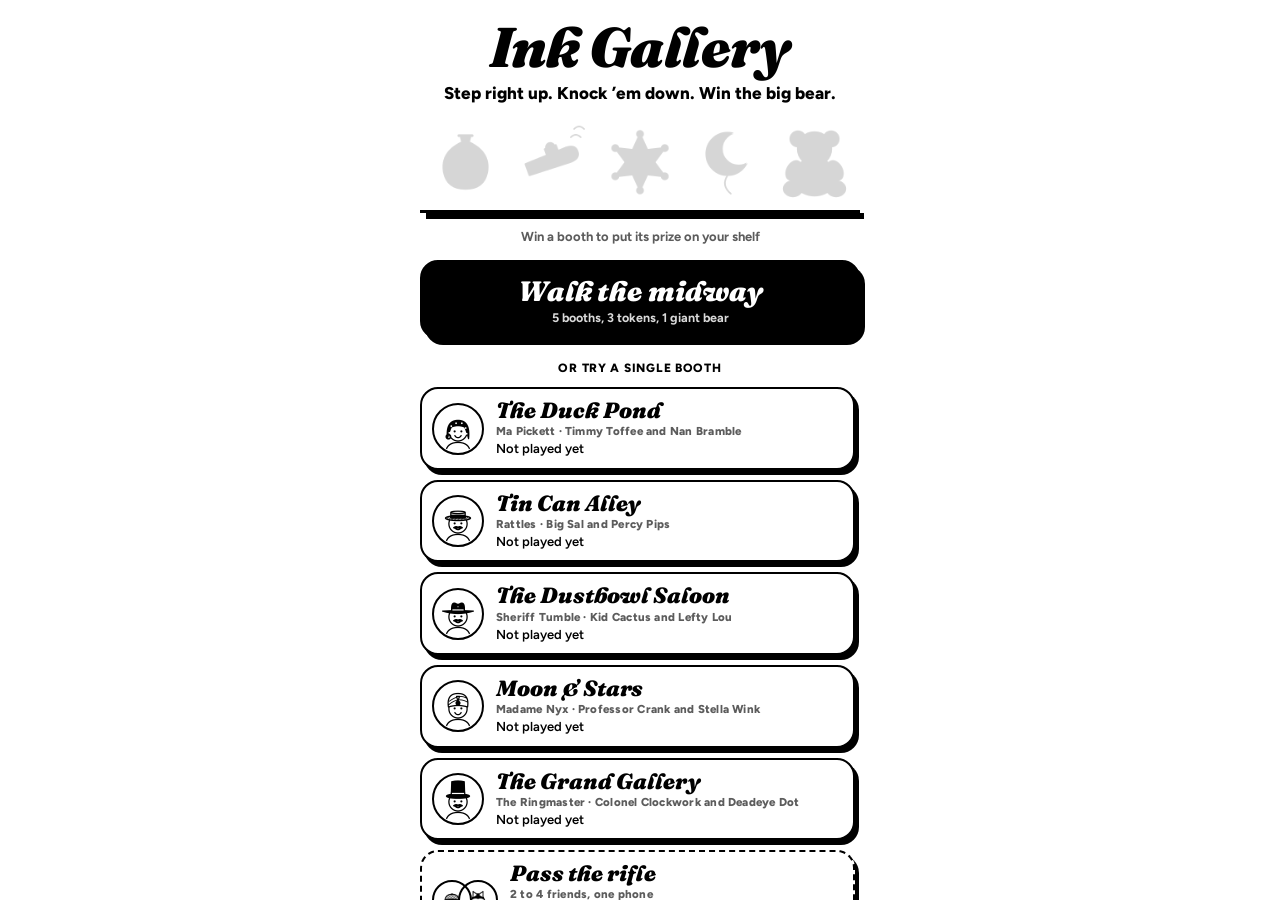
==== play/index.html @ 42e513eb "Add Ink Gallery, an ink-drawn fairground shooting gallery (0.1.0) Sit on the middle stool and out-sh" ====
<!DOCTYPE html>
<html lang="en">
<head>
<meta charset="utf-8">
<meta name="viewport" content="width=device-width, initial-scale=1, viewport-fit=cover">
<title>Ink Gallery: step right up, knock ’em down</title>
<meta name="theme-color" content="#ffffff">
<meta name="description" content="Step right up. Knock ’em down. Win the big bear.">
<link rel="manifest" href="/manifest.webmanifest">
<link rel="icon" type="image/svg+xml" href="/icons/icon.svg">
<meta name="apple-mobile-web-app-capable" content="yes">
<meta name="mobile-web-app-capable" content="yes">
<meta name="apple-mobile-web-app-title" content="Ink Gallery">
<meta name="apple-mobile-web-app-status-bar-style" content="default">
<link rel="preconnect" href="https://fonts.googleapis.com">
<link rel="preconnect" href="https://fonts.gstatic.com" crossorigin>
<link href="https://fonts.googleapis.com/css2?family=Fraunces:ital,opsz,wght@0,9..144,800;0,9..144,900;1,9..144,900&family=Figtree:wght@500;600;700;800&display=swap" rel="stylesheet">
<link rel="stylesheet" href="styles.css">
</head>
<body>

<section id="title" class="screen on">
  <div class="home">
    <h1 class="logo">Ink Gallery</h1>
    <p class="tag">Step right up. Knock ’em down. Win the big bear.</p>
    <div class="shelf" id="shelf"></div>
    <p class="sub shelfnote" id="shelfNote"></p>
    <button class="btn main" id="mainBtn" type="button">Walk the midway</button>
    <p class="kick">Or try a single booth</p>
    <div class="events" id="booths"></div>
    <div class="homelinks"><button class="linkbtn" id="howBtn" type="button">How to play</button></div>
    <div class="toggles" id="homeToggles"></div>
    <div class="foot-note">Best on a phone, held upright. Sound on.</div>
    <div class="ver" id="ver"></div>
  </div>
</section>

<section id="intro" class="screen">
  <div class="panel" id="introPanel"></div>
</section>

<section id="play" class="screen">
  <div class="scores" id="scores"></div>
  <div class="fuse" id="fuse"><span class="rope"><i id="fuseBar"></i></span><b id="secs">40</b></div>
  <div class="stage" id="stage"><canvas id="cv" aria-label="The shooting gallery. Tap a target to shoot it."></canvas></div>
  <p class="loadnote" id="loadNote"></p>
  <div class="belt">
    <button class="tube" id="tube" type="button" aria-label="Reload"><span class="corks" id="corks"></span><span class="tf"><i id="tubeFill"></i></span><small id="tubeLbl">Corks</small></button>
    <div class="shells" id="shells"></div>
    <button id="pause" type="button" aria-label="Pause">
      <svg viewBox="0 0 32 32" aria-hidden="true"><rect x="9" y="8" width="5" height="16" rx="1.5" fill="currentColor"/><rect x="18" y="8" width="5" height="16" rx="1.5" fill="currentColor"/></svg>
    </button>
  </div>
</section>

<section id="cart" class="screen">
  <div class="shophead"><h2>The shell cart</h2><span class="tk big2" id="cartTickets"></span></div>
  <p class="sub" id="cartNote"></p>
  <div class="goods" id="goods"></div>
  <div class="cartbelt" id="cartBelt"></div>
  <button class="btn" id="cartGo" type="button">On</button>
  <button class="linkbtn center" id="cartHome" type="button">Back to the home screen</button>
</section>

<div class="banner" id="banner"></div>
<div class="tip" id="tip" role="status"></div>
<div class="veil" id="veil"><div class="panel" id="sheet"></div></div>

<!-- Order matters: each script can only use what the scripts above it define while loading. main.js is always last. -->
<script src="js/config.js"></script>
<script src="js/gallery.js"></script>
<script src="js/art.js"></script>
<script src="js/audio.js"></script>
<script src="js/ui.js"></script>
<script src="js/booth.js"></script>
<script src="js/screens.js"></script>
<script src="js/main.js"></script>
</body>
</html>
---- play/styles.css ----
/* Ink Gallery. Paper-and-ink look shared with the other Ink games: white paper, black ink, no other colors.
   Black targets are the ones that cost points; everything else is white tin with ink outlines. */
:root{
  --paper:#ffffff; --ink:#000000; --soft:#5c5c5c;
  --display:"Fraunces", Georgia, "Times New Roman", serif;
  --ui:"Figtree", system-ui, -apple-system, "Segoe UI", sans-serif;
  --spring:cubic-bezier(.34,1.56,.64,1); --settle:cubic-bezier(.3,.7,.3,1);
  color-scheme:light; box-sizing:border-box;
}
@media (prefers-color-scheme: dark){ :root:not([data-theme="light"]){ --paper:#ffffff; --ink:#000000; --soft:#5c5c5c; } }
:root[data-theme="dark"]{ --paper:#ffffff; --ink:#000000; --soft:#5c5c5c; }
*,*::before,*::after{ box-sizing:inherit; }
html{ height:100%; }
html,body{ margin:0; height:100%; background:var(--paper); color:var(--ink); font-family:var(--ui); overflow:hidden; overscroll-behavior:none;
  -webkit-user-select:none; user-select:none; -webkit-touch-callout:none; -webkit-tap-highlight-color:transparent; }
button{ appearance:none; font:inherit; color:inherit; background:none; border:0; padding:0; cursor:pointer; }
input{ -webkit-user-select:text; user-select:text; }

@keyframes cardIn{0%{transform:translateY(60vh) scale(.7,1.3)}55%{transform:translateY(-10px) scale(1.06,.94)}75%{transform:translateY(3px) scale(.98,1.02)}100%{transform:none}}
@keyframes pickIn{0%{opacity:0;transform:translateY(24px) scale(.9,1.12)}60%{opacity:1;transform:translateY(-3px) scale(1.03,.97)}100%{opacity:1;transform:none}}
@keyframes rowIn{0%{opacity:0;transform:translateX(-18px)}70%{opacity:1;transform:translateX(3px)}100%{opacity:1;transform:none}}
@keyframes trophyIn{0%{opacity:0;transform:translateY(-120px) scale(.7,1.3)}45%{opacity:1;transform:translateY(0) scale(1.25,.72)}62%{transform:translateY(-14px) scale(.9,1.12)}78%{transform:translateY(0) scale(1.06,.95)}100%{transform:none}}
@keyframes wob{0%,100%{transform:rotate(-4deg)}50%{transform:rotate(4deg)}}
@keyframes sizzle{0%,100%{transform:translate(50%,-50%) scale(1)}50%{transform:translate(50%,-50%) scale(1.3,.8)}}
@keyframes blink{0%,100%{opacity:1}50%{opacity:.35}}

.screen{ position:absolute; inset:0; display:none; flex-direction:column; max-width:480px; margin:0 auto;
  padding:calc(env(safe-area-inset-top,0px) + 12px) 16px calc(env(safe-area-inset-bottom,0px) + 12px); }
.screen.on{ display:flex; }

/* ---------- shared pieces from the other Ink games ---------- */
.panel{ background:var(--paper); border:2.5px solid var(--ink); border-radius:24px; box-shadow:7px 8px 0 var(--ink);
  padding:22px 18px 18px; width:min(440px,100%); text-align:center; animation:cardIn .6s var(--settle); }
.panel h2{ font-family:var(--display); font-weight:900; font-style:italic; font-size:32px; line-height:1.05; margin:0; text-wrap:balance; }
.panel p{ margin:6px 0 16px; font-weight:700; color:var(--soft); line-height:1.4; }
.logo{ font-family:var(--display); font-style:italic; font-weight:900; font-size:56px; line-height:.95; letter-spacing:-.01em; margin:0 0 4px; }
.tag{ font-weight:800; font-size:17px; margin:10px 0 4px; }
.btn{ appearance:none; border:2.5px solid var(--ink); background:var(--ink); color:var(--paper); border-radius:14px; padding:13px 22px;
  font-family:var(--ui); font-weight:800; font-size:16px; cursor:pointer; width:100%; line-height:1.1; transition:transform .2s var(--spring); }
.btn:active{ transform:scale(1.04,.9); }
.btn.ghost{ background:var(--paper); color:var(--ink); }
.btn:disabled{ opacity:.3; cursor:default; transform:none; }
.btn:focus-visible,.event:focus-visible,.linkbtn:focus-visible,.shell:focus-visible,.good:focus-visible,.tube:focus-visible,.seg button:focus-visible,.tog:focus-visible{ outline:3px solid var(--ink); outline-offset:3px; }
.linkbtn{ appearance:none; border:0; background:none; padding:2px 4px; font:inherit; font-weight:800; color:var(--ink); text-decoration:underline; text-underline-offset:3px; cursor:pointer; }
.linkbtn.center{ display:block; margin:10px auto 0; font-size:13px; }
.how{ text-align:left; font-size:13px; font-weight:600; border:1.5px dashed var(--ink); border-radius:12px; padding:10px 12px; margin:10px 0 14px; line-height:1.45; }
.how p{ margin:0 0 8px !important; color:var(--ink) !important; font-weight:600 !important; }
.how p:last-child{ margin:0 !important; }
.how b{ font-weight:800; }
.sub{ font-size:13px; font-weight:700; color:var(--soft); line-height:1.25; }
.evn{ font-size:12px !important; font-weight:800 !important; color:var(--ink) !important; margin:0 0 4px !important; letter-spacing:.02em; }
.resnote{ font-size:12.5px !important; font-weight:700 !important; color:var(--ink) !important; margin:-4px 0 12px !important; line-height:1.4; display:flex; align-items:center; justify-content:center; gap:6px; }
.panel > .btn + .btn{ margin-top:8px; }
.panel > .linkbtn{ display:inline-block; margin-top:12px; font-size:13px; }
.board{ border:2px solid var(--ink); border-radius:14px; overflow:hidden; margin:10px 0 16px; text-align:left; }
.board .row{ display:grid; grid-template-columns:1fr auto; align-items:center; gap:10px; padding:9px 12px; border-top:1.5px solid var(--ink); animation:rowIn .45s var(--settle) both; }
.board .row:first-child{ border-top:0; }
.board .row.me{ background:var(--ink); color:var(--paper); }
.board .nm{ font-weight:800; font-size:14px; line-height:1.2; }
.board .nm small{ display:block; font-weight:600; font-size:12px; opacity:.75; margin-top:2px; }
.board b{ font-family:var(--display); font-weight:900; font-size:21px; text-align:right; font-variant-numeric:tabular-nums; }
.award{ display:grid; place-items:center; margin:0 0 8px; }
.award .troph{ width:130px; height:130px; animation:trophyIn 1s var(--settle) both .2s; transform-origin:50% 100%; }
.award p{ margin:2px 0 0 !important; font-family:var(--display); font-style:italic; font-weight:900; font-size:20px; color:var(--ink) !important; }
.ver{ font-size:11.5px; font-weight:700; color:var(--soft); margin-top:6px; }
.foot-note{ font-size:12px; font-weight:600; color:var(--soft); margin-top:12px; }
.prog{ display:flex; gap:7px; justify-content:center; align-items:center; margin:0 0 12px; }
.prog i{ width:12px; height:12px; border:2px solid var(--ink); border-radius:50%; }
.prog i.done{ background:var(--ink); }
.prog i.now{ background:var(--ink); transform:scale(1.35); }
.prog i.crown{ width:22px; height:16px; border:0; border-radius:0; display:grid; place-items:center; background:none; }
.prog i.crown svg{ width:22px; height:16px; }
.prog i.crown:not(.done):not(.now) svg path{ fill:var(--paper); }
.lifeRow{ display:flex; align-items:center; gap:10px; text-align:left; font-size:12.5px; font-weight:700; margin:0 0 10px; line-height:1.35; }
.lifeRow.center{ justify-content:center; margin:0 0 12px; }
.tokens{ display:flex; gap:5px; flex:none; }
.tokens i{ width:16px; height:16px; border:2px solid var(--ink); border-radius:50%; position:relative; }
.tokens i.on{ background:var(--ink); box-shadow:inset 0 0 0 3px var(--paper); }
.tk{ display:inline-flex; align-items:center; gap:4px; font-family:var(--display); font-weight:900; font-size:18px; margin-left:auto; }
.tk svg{ width:24px; height:24px; }
.tk.big2{ font-size:26px; margin:0; }
.tk.big2 svg{ width:32px; height:32px; }
.ico{ width:24px; height:24px; display:block; flex:none; }
.ico.in{ display:inline-block; width:20px; height:20px; }
.minibelt{ display:flex; gap:4px; }
.minibelt span{ width:30px; height:30px; border:2px solid var(--ink); border-radius:50%; display:grid; place-items:center; }
.minibelt svg{ width:20px; height:20px; }

/* ---------- home ---------- */
#title{ overflow:auto; }
.home{ width:min(440px,100%); margin:auto; text-align:center; padding:8px 0 4px; }
.shelf{ display:grid; grid-template-columns:repeat(5,1fr); gap:4px; align-items:end; margin:16px 0 0; padding:0 4px 8px; border-bottom:3px solid var(--ink); position:relative; }
.shelf::after{ content:""; position:absolute; left:6px; right:-4px; bottom:-9px; height:6px; background:var(--ink); }
.prize{ margin:0; position:relative; }
.prize img{ width:100%; display:block; }
.prize.won img{ animation:pickIn .5s var(--settle) both; }
.prize .x2{ position:absolute; top:0; right:0; background:var(--ink); color:var(--paper); border-radius:999px; padding:1px 7px; font-family:var(--display); font-weight:900; font-size:13px; }
.shelfnote{ margin:16px 0 14px; }
.btn.main{ font-family:var(--display); font-style:italic; font-weight:900; font-size:28px; padding:14px 20px 12px; border-radius:18px; box-shadow:5px 6px 0 var(--ink); }
.btn.main small{ display:block; font-family:var(--ui); font-style:normal; font-weight:700; font-size:12.5px; margin-top:5px; opacity:.85; }
.kick{ font-size:12px; font-weight:800; letter-spacing:.06em; text-transform:uppercase; margin:22px 0 0; }
.events{ display:grid; gap:10px; margin:12px 0 14px; padding-right:5px; }
.event{ display:grid; grid-template-columns:auto 1fr; gap:12px; align-items:center; text-align:left; border:2.5px solid var(--ink); border-radius:18px; padding:10px 14px 10px 10px;
  background:var(--paper); box-shadow:4px 5px 0 var(--ink); animation:pickIn .55s var(--settle) both; transition:transform .2s var(--spring); }
.event:active{ transform:scale(1.03,.94); }
.event .bf{ width:52px; height:52px; display:block; border:2px solid var(--ink); border-radius:50%; }
.event .fr{ display:flex; }
.event .fr .bf{ width:40px; height:40px; }
.event .fr .bf + .bf{ margin-left:-14px; }
.ev{ display:grid; gap:2px; min-width:0; }
.ev b{ font-family:var(--display); font-style:italic; font-weight:900; font-size:22px; line-height:1.05; }
.ev i{ font-style:normal; font-size:11.5px; font-weight:800; color:var(--soft); letter-spacing:.02em; }
.ev span{ font-size:13px; font-weight:600; line-height:1.35; }
.ev strong{ font-weight:800; }
.event.friends{ border-style:dashed; }
.homelinks{ margin:4px 0 8px; }
.toggles{ display:flex; gap:8px; justify-content:center; margin:8px 0 0; }
.tog{ display:inline-flex; align-items:center; gap:6px; border:2px solid var(--ink); border-radius:999px; padding:5px 12px 5px 8px; font-size:12.5px; font-weight:800; opacity:.5; }
.tog.on{ opacity:1; }
.tog svg{ width:20px; height:20px; }

/* ---------- booth intro ---------- */
#intro{ justify-content:center; align-items:center; overflow:auto; }
#intro .panel{ margin:auto; }
.barker{ display:grid; grid-template-columns:64px 1fr; gap:12px; align-items:center; text-align:left; margin:12px 0 10px; }
.barker p{ margin:0 !important; color:var(--ink) !important; font-weight:600 !important; font-size:14px; }
.barker b{ font-weight:800; }
.bigface{ width:64px; height:64px; display:block; border:2.5px solid var(--ink); border-radius:50%; }
.bigface.c{ width:84px; height:84px; margin:0 auto 10px; }
.rivals{ display:grid; grid-template-columns:1fr 1fr; gap:8px; margin:0 0 14px; }
.rival{ border:2px solid var(--ink); border-radius:14px; padding:8px 8px 9px; text-align:center; display:grid; justify-items:center; gap:1px; }
.rival .face{ width:48px; height:48px; border:2px solid var(--ink); border-radius:50%; margin-bottom:4px; }
.rival b{ font-family:var(--display); font-style:italic; font-weight:900; font-size:16px; line-height:1.05; }
.rival small{ font-size:10.5px; font-weight:800; color:var(--soft); letter-spacing:.03em; text-transform:uppercase; }
.rival span{ font-size:12px; font-weight:600; line-height:1.3; margin-top:3px; }

/* ---------- the booth ---------- */
#play{ max-width:560px; gap:6px; padding:calc(env(safe-area-inset-top,0px) + 8px) 10px calc(env(safe-area-inset-bottom,0px) + 8px); }
.scores{ margin-top:6px; display:grid; grid-template-columns:1fr 1.25fr 1fr; gap:6px; flex:none; }
.plq{ position:relative; display:flex; align-items:center; gap:5px; border:2px solid var(--ink); border-radius:14px; padding:5px 6px; min-width:0; background:var(--paper); }
.plq.you{ background:var(--ink); color:var(--paper); box-shadow:3px 4px 0 var(--ink); border-width:2.5px; justify-content:center; }
.plq .pf{ width:28px; height:28px; border-radius:50%; border:1.5px solid var(--ink); flex:none; }
.pn{ display:grid; min-width:0; line-height:1; }
.pn b{ font-size:11px; font-weight:800; white-space:nowrap; overflow:hidden; text-overflow:ellipsis; }
.plq:not(.you) .pn b{ color:var(--soft); }
.pts{ font-family:var(--display); font-weight:900; font-size:22px; font-variant-numeric:tabular-nums; margin-top:2px; }
.plq.you .pts{ font-size:28px; }
.plq .side{ font-style:normal; font-size:13px; margin-left:auto; }
.plq#pl0 .side{ order:-1; margin:0; }
.plq#pl0 .pf{ order:-2; }
.mul{ font-family:var(--display); font-weight:900; font-size:16px; border:2px solid var(--paper); border-radius:999px; padding:1px 7px; opacity:.45; }
.mul.hot{ opacity:1; background:var(--paper); color:var(--ink); }
.ldr{ position:absolute; top:-12px; left:50%; transform:translateX(-50%); width:24px; height:18px; display:none; }
.ldr svg{ width:24px; height:18px; }
.plq.you .ldr svg path{ stroke:var(--ink); }
.plq.lead .ldr{ display:block; animation:wob 1.2s ease-in-out infinite; }
.fuse{ position:relative; display:flex; align-items:center; gap:8px; flex:none; height:22px; }
.fuse .rope{ flex:1; height:6px; position:relative; }
.fuse .rope::before{ content:""; position:absolute; inset:2px 0; border-top:2px dashed var(--ink); opacity:.3; }
.fuse .rope i{ position:absolute; inset:0; background:repeating-linear-gradient(-60deg, var(--ink) 0 3px, var(--paper) 3px 6px); border:2px solid var(--ink); border-radius:4px; transform-origin:0 50%; }
.fuse b{ font-family:var(--display); font-weight:900; font-size:20px; min-width:1.4em; text-align:right; font-variant-numeric:tabular-nums; }
.fuse.late b{ animation:blink .5s linear infinite; }
.stage{ position:relative; flex:1; min-height:0; margin:0 -10px; }
#cv{ position:absolute; inset:0; width:100%; height:100%; display:block; touch-action:none; cursor:crosshair; }
.loadnote{ flex:none; margin:0; font-size:12px; font-weight:600; line-height:1.3; text-align:center; min-height:0; max-height:0; overflow:hidden; transition:max-height .2s; }
.loadnote.on{ max-height:40px; }
.loadnote b{ font-weight:800; }
.belt{ flex:none; display:grid; grid-template-columns:auto 1fr auto; gap:8px; align-items:center; }
.tube{ position:relative; display:grid; gap:3px; justify-items:center; border:2.5px solid var(--ink); border-radius:14px; padding:6px 8px 5px; background:var(--paper); box-shadow:3px 4px 0 var(--ink); min-width:96px; }
.corks{ display:flex; gap:2px; }
.corks i{ width:9px; height:15px; border:1.8px solid var(--ink); border-radius:2px 2px 4px 4px; clip-path:polygon(0 0,100% 0,85% 100%,15% 100%); background:var(--paper); }
.corks i.on{ background:var(--ink); }
.tube .tf{ position:absolute; left:6px; right:6px; bottom:4px; height:3px; }
.tube .tf i{ position:absolute; inset:0; background:var(--ink); transform-origin:0 50%; transform:scaleX(0); }
.tube small{ font-size:10.5px; font-weight:800; }
.tube.reloading{ box-shadow:none; transform:translateY(2px); }
.tube.reloading small{ animation:blink .6s linear infinite; }
.shells{ display:flex; gap:6px; justify-content:center; min-width:0; }
.shell{ position:relative; width:52px; display:grid; justify-items:center; gap:1px; border:2.5px solid var(--ink); border-radius:14px; padding:5px 2px 4px; background:var(--paper); box-shadow:3px 4px 0 var(--ink); transition:transform .2s var(--spring); }
.shell .ico{ width:26px; height:26px; }
.shell small{ font-size:9px; font-weight:800; line-height:1; white-space:nowrap; max-width:48px; overflow:hidden; text-overflow:ellipsis; }
.shell.on{ background:var(--ink); color:var(--paper); transform:translateY(-6px); box-shadow:4px 8px 0 var(--ink); }
.shell.on .ico g{ stroke:var(--paper); }
.shell.empty{ border-style:dashed; box-shadow:none; opacity:.25; height:48px; }
#pause{ width:44px; height:44px; border-radius:50%; border:2.5px solid var(--ink); background:var(--paper); color:var(--ink);
  box-shadow:3px 4px 0 var(--ink); display:grid; place-items:center; cursor:pointer; padding:0; transition:transform .28s var(--spring); }
#pause svg{ width:26px; height:26px; }
#pause:active{ transform:scale(1.12,.86); }
#pause:focus-visible{ outline:3px solid var(--ink); outline-offset:4px; }
@media (max-width:370px){ .shell{ width:46px; } .shell small{ display:none; } .tube{ min-width:84px; } .corks i{ width:8px; } }

.banner{ position:fixed; left:50%; top:40%; transform:translate(-50%,-50%); z-index:40; display:none; max-width:min(340px,86vw); text-align:center; background:var(--ink); color:var(--paper); border-radius:18px;
  padding:10px 24px 12px; box-shadow:0 0 0 3px var(--paper), 7px 8px 0 3px var(--ink); pointer-events:none; }
.banner.on{ display:block; }
.banner.mini{ top:24%; padding:6px 16px 8px; }
.banner.mini b{ font-size:22px; }
.banner.mini small{ font-size:12px; margin-top:2px; }
.banner b{ display:block; font-family:var(--display); font-style:italic; font-weight:900; font-size:34px; line-height:1.1; text-wrap:balance; }
.banner small{ display:block; font-size:13px; font-weight:700; margin-top:4px; line-height:1.35; }

/* ---------- the shell cart ---------- */
#cart{ gap:10px; overflow:auto; }
.shophead{ display:flex; justify-content:space-between; align-items:center; }
.shophead h2{ font-family:var(--display); font-style:italic; font-weight:900; font-size:34px; margin:0; }
.goods{ display:grid; gap:10px; margin:4px 0 auto; padding:4px 5px 8px 0; }
.good{ display:grid; grid-template-columns:44px 1fr auto; gap:10px; align-items:center; text-align:left; border:2.5px solid var(--ink); border-radius:16px; padding:8px 10px;
  background:var(--paper); box-shadow:4px 5px 0 var(--ink); animation:pickIn .5s var(--settle) both; transition:transform .2s var(--spring); }
.good:active{ transform:scale(1.03,.94); }
.good.up{ border-style:double; border-width:5px; padding:6px 8px; }
.good:disabled{ box-shadow:none; border-style:dashed; }
.good:disabled > *{ opacity:.4; }
.good.sold > *{ opacity:.35; }
.gi{ width:44px; height:44px; border:2px solid var(--ink); border-radius:50%; display:grid; place-items:center; }
.gi .ico{ width:28px; height:28px; }
.gt b{ display:block; font-family:var(--display); font-style:italic; font-weight:900; font-size:19px; line-height:1.05; }
.gt small{ display:block; font-size:12px; font-weight:600; line-height:1.35; margin-top:2px; }
.price{ display:flex; align-items:center; gap:2px; font-family:var(--display); font-weight:900; font-size:18px; }
.price svg{ width:22px; height:22px; }
.cartbelt{ display:flex; align-items:center; justify-content:space-between; gap:8px; border:1.5px dashed var(--ink); border-radius:12px; padding:8px 10px; }

/* ---------- overlay cards and tips ---------- */
.veil{ position:fixed; inset:0; z-index:30; display:none; overflow-y:auto; background:rgba(255,255,255,.82);
  padding:calc(env(safe-area-inset-top,0px) + 16px) 16px calc(env(safe-area-inset-bottom,0px) + 16px); }
.veil.on{ display:grid; }
.veil .panel{ margin:auto; }
.veil .toggles{ margin-top:14px; }
.tip{ position:fixed; left:16px; right:16px; bottom:calc(env(safe-area-inset-bottom,0px) + 118px); z-index:25; display:none; max-width:420px; margin:0 auto; background:var(--paper);
  border:2.5px solid var(--ink); border-radius:16px; box-shadow:4px 5px 0 var(--ink); padding:12px 14px 10px; font-size:13.5px; font-weight:600; line-height:1.4; text-align:left; pointer-events:auto; }
.tip.on{ display:block; }
.tip b{ font-weight:800; }
.tip .linkbtn{ display:block; margin:6px 0 0 auto; }
.seg{ display:flex; gap:6px; justify-content:center; margin:0 0 14px; }
.seg.wrap{ flex-wrap:wrap; }
.seg button{ border:2px solid var(--ink); border-radius:999px; padding:7px 14px; font-weight:800; font-size:13.5px; }
.seg button.on{ background:var(--ink); color:var(--paper); }
.names{ display:grid; gap:8px; margin:0 0 14px; }
.names label{ display:flex; gap:8px; align-items:center; }
.names .pf{ width:36px; height:36px; border:2px solid var(--ink); border-radius:50%; flex:none; }
.names input{ flex:1; min-width:0; border:2px solid var(--ink); border-radius:12px; padding:9px 12px; font:inherit; font-weight:700; font-size:16px; background:var(--paper); color:var(--ink); }
.names input:focus{ outline:3px solid var(--ink); outline-offset:1px; }
.tgts{ display:grid; grid-template-columns:1fr 1fr; gap:6px 10px; text-align:left; margin:0 0 14px; }
.tgts span{ display:grid; grid-template-columns:36px 1fr; column-gap:6px; align-items:center; font-size:12px; font-weight:600; line-height:1.25; }
.tgts .ti{ width:36px; height:36px; grid-row:span 2; }
.tgts b{ font-weight:800; font-size:12.5px; }
.shelllist{ display:grid; gap:6px; text-align:left; margin:0 0 12px; }
.shelllist div{ display:grid; grid-template-columns:28px 1fr; gap:8px; align-items:center; font-size:12.5px; font-weight:600; line-height:1.35; }
.shelllist .ico{ width:28px; height:28px; }
.shelllist b{ font-weight:800; }

@media (prefers-reduced-motion: reduce){
  .panel,.event,.board .row,.award .troph,.good,.prize.won img{ animation:none; }
  .plq.lead .ldr,.fuse.late b,.tube.reloading small{ animation:none; }
  .shell,.event,.btn{ transition:none; }
}
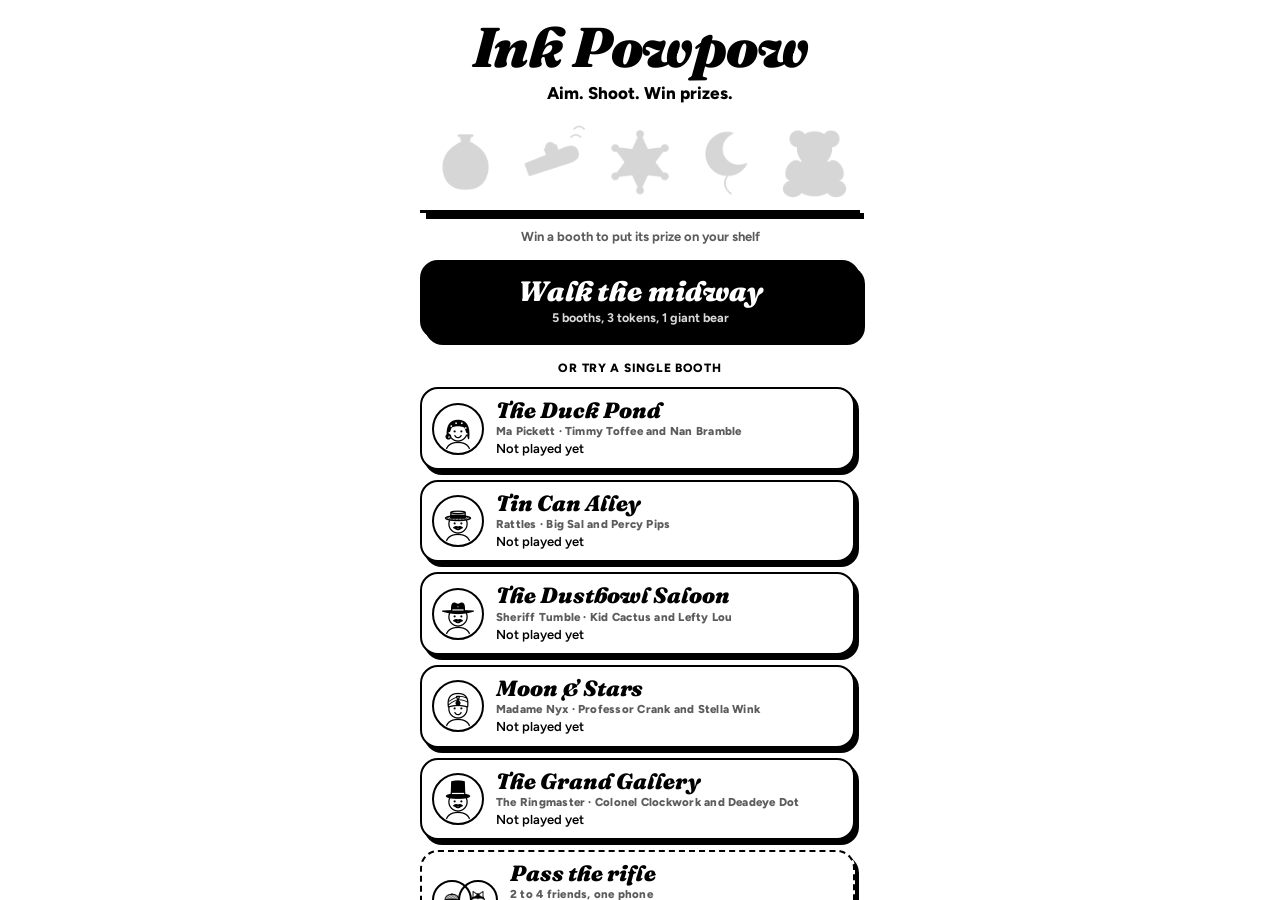
==== commit 6ffa2bb3: "Rename the game to Ink Powpow: Aim. Shoot. Win prizes. (0.2.1) Save keys keep the old inkgallery- na" ====
--- a/play/index.html
+++ b/play/index.html
@@ -3,14 +3,14 @@
 <head>
 <meta charset="utf-8">
 <meta name="viewport" content="width=device-width, initial-scale=1, viewport-fit=cover">
-<title>Ink Gallery: step right up, knock ’em down</title>
+<title>Ink Powpow: aim, shoot, win prizes</title>
 <meta name="theme-color" content="#ffffff">
-<meta name="description" content="Step right up. Knock ’em down. Win the big bear.">
+<meta name="description" content="Aim. Shoot. Win prizes.">
 <link rel="manifest" href="/manifest.webmanifest">
 <link rel="icon" type="image/svg+xml" href="/icons/icon.svg">
 <meta name="apple-mobile-web-app-capable" content="yes">
 <meta name="mobile-web-app-capable" content="yes">
-<meta name="apple-mobile-web-app-title" content="Ink Gallery">
+<meta name="apple-mobile-web-app-title" content="Ink Powpow">
 <meta name="apple-mobile-web-app-status-bar-style" content="default">
 <link rel="preconnect" href="https://fonts.googleapis.com">
 <link rel="preconnect" href="https://fonts.gstatic.com" crossorigin>
@@ -21,8 +21,8 @@
 
 <section id="title" class="screen on">
   <div class="home">
-    <h1 class="logo">Ink Gallery</h1>
-    <p class="tag">Step right up. Knock ’em down. Win the big bear.</p>
+    <h1 class="logo">Ink Powpow</h1>
+    <p class="tag">Aim. Shoot. Win prizes.</p>
     <div class="shelf" id="shelf"></div>
     <p class="sub shelfnote" id="shelfNote"></p>
     <button class="btn main" id="mainBtn" type="button">Walk the midway</button>
--- a/play/styles.css
+++ b/play/styles.css
@@ -1,4 +1,4 @@
-/* Ink Gallery. Paper-and-ink look shared with the other Ink games: white paper, black ink, no other colors.
+/* Ink Powpow. Paper-and-ink look shared with the other Ink games: white paper, black ink, no other colors.
    Black targets are the ones that cost points; everything else is white tin with ink outlines. */
 :root{
   --paper:#ffffff; --ink:#000000; --soft:#5c5c5c;
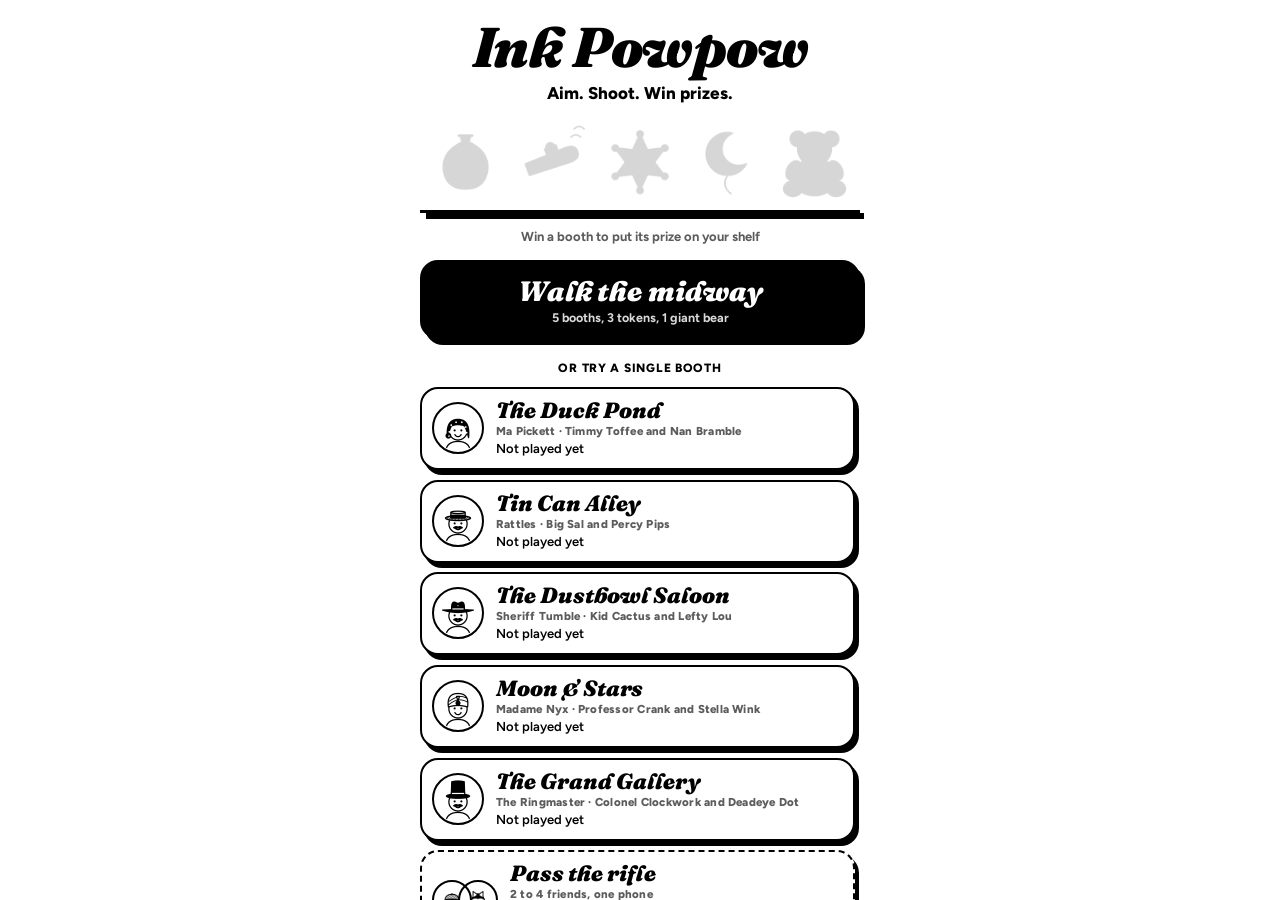
==== commit 37a8a650: "Aim like a mouse: zero delay, pointer acceleration, no glide or wobble (0.5.0) The sights move the i" ====
--- a/play/index.html
+++ b/play/index.html
@@ -41,15 +41,17 @@
 
 <section id="play" class="screen">
   <div class="scores" id="scores"></div>
-  <div class="fuse" id="fuse"><span class="rope"><i id="fuseBar"></i></span><b id="secs">40</b></div>
+  <div class="fuse" id="fuse"><span class="rope"><i id="fuseBar"></i></span><b id="secs">40</b>
+    <button id="pause" type="button" aria-label="Pause">
+      <svg viewBox="0 0 32 32" aria-hidden="true"><rect x="9" y="8" width="5" height="16" rx="1.5" fill="currentColor"/><rect x="18" y="8" width="5" height="16" rx="1.5" fill="currentColor"/></svg>
+    </button>
+  </div>
   <div class="stage" id="stage"><canvas id="cv" aria-label="The shooting gallery. Tap a target to shoot it."></canvas></div>
   <p class="loadnote" id="loadNote"></p>
   <div class="belt">
-    <button class="tube" id="tube" type="button" aria-label="Reload"><span class="corks" id="corks"></span><span class="tf"><i id="tubeFill"></i></span><small id="tubeLbl">Corks</small></button>
     <div class="shells" id="shells"></div>
-    <button id="pause" type="button" aria-label="Pause">
-      <svg viewBox="0 0 32 32" aria-hidden="true"><rect x="9" y="8" width="5" height="16" rx="1.5" fill="currentColor"/><rect x="18" y="8" width="5" height="16" rx="1.5" fill="currentColor"/></svg>
-    </button>
+    <button class="tube" id="tube" type="button" aria-label="Reload"><span class="corks" id="corks"></span><span class="tf"><i id="tubeFill"></i></span><small id="tubeLbl">Reload</small></button>
+    <button class="fire" id="fire" type="button" aria-label="Fire"><b>Pow!</b></button>
   </div>
 </section>
 
--- a/play/styles.css
+++ b/play/styles.css
@@ -135,7 +135,7 @@
 .rival span{ font-size:12px; font-weight:600; line-height:1.3; margin-top:3px; }
 
 /* ---------- the booth ---------- */
-#play{ max-width:560px; gap:6px; padding:calc(env(safe-area-inset-top,0px) + 8px) 10px calc(env(safe-area-inset-bottom,0px) + 8px); }
+#play{ touch-action:none; max-width:560px; gap:6px; padding:calc(env(safe-area-inset-top,0px) + 8px) 10px calc(env(safe-area-inset-bottom,0px) + 8px); }
 .scores{ margin-top:6px; display:grid; grid-template-columns:1fr 1.25fr 1fr; gap:6px; flex:none; }
 .plq{ position:relative; display:flex; align-items:center; gap:5px; border:2px solid var(--ink); border-radius:14px; padding:5px 6px; min-width:0; background:var(--paper); }
 .plq.you{ background:var(--ink); color:var(--paper); box-shadow:3px 4px 0 var(--ink); border-width:2.5px; justify-content:center; }
@@ -154,7 +154,7 @@
 .ldr svg{ width:24px; height:18px; }
 .plq.you .ldr svg path{ stroke:var(--ink); }
 .plq.lead .ldr{ display:block; animation:wob 1.2s ease-in-out infinite; }
-.fuse{ position:relative; display:flex; align-items:center; gap:8px; flex:none; height:22px; }
+.fuse{ position:relative; display:flex; align-items:center; gap:8px; flex:none; height:44px; }
 .fuse .rope{ flex:1; height:6px; position:relative; }
 .fuse .rope::before{ content:""; position:absolute; inset:2px 0; border-top:2px dashed var(--ink); opacity:.3; }
 .fuse .rope i{ position:absolute; inset:0; background:repeating-linear-gradient(-60deg, var(--ink) 0 3px, var(--paper) 3px 6px); border:2px solid var(--ink); border-radius:4px; transform-origin:0 50%; }
@@ -165,7 +165,14 @@
 .loadnote{ flex:none; margin:0; font-size:12px; font-weight:600; line-height:1.3; text-align:center; min-height:0; max-height:0; overflow:hidden; transition:max-height .2s; }
 .loadnote.on{ max-height:40px; }
 .loadnote b{ font-weight:800; }
-.belt{ flex:none; display:grid; grid-template-columns:auto 1fr auto; gap:8px; align-items:center; }
+.belt{ flex:none; display:grid; grid-template-columns:1fr auto auto; gap:8px; align-items:center; }
+/* the fire button: big and round, under your right thumb */
+.fire{ width:78px; height:78px; border-radius:50%; border:3px solid var(--ink); background:var(--ink); color:var(--paper); box-shadow:4px 5px 0 var(--ink), inset 0 0 0 4px var(--ink), inset 0 0 0 6px var(--paper);
+  display:grid; place-items:center; touch-action:none; transition:transform .12s var(--spring); }
+.fire b{ font-family:var(--display); font-style:italic; font-weight:900; font-size:22px; line-height:1; }
+.fire.down{ transform:translate(2px,3px) scale(1.08,.9); box-shadow:1px 2px 0 var(--ink), inset 0 0 0 4px var(--ink), inset 0 0 0 6px var(--paper); }
+.fire.empty{ background:var(--paper); color:var(--ink); }
+.fire:focus-visible{ outline:3px solid var(--ink); outline-offset:4px; }
 .tube{ position:relative; display:grid; gap:3px; justify-items:center; border:2.5px solid var(--ink); border-radius:14px; padding:6px 8px 5px; background:var(--paper); box-shadow:3px 4px 0 var(--ink); min-width:96px; }
 .corks{ display:flex; gap:2px; }
 .corks i{ width:9px; height:15px; border:1.8px solid var(--ink); border-radius:2px 2px 4px 4px; clip-path:polygon(0 0,100% 0,85% 100%,15% 100%); background:var(--paper); }
@@ -175,19 +182,21 @@
 .tube small{ font-size:10.5px; font-weight:800; }
 .tube.reloading{ box-shadow:none; transform:translateY(2px); }
 .tube.reloading small{ animation:blink .6s linear infinite; }
-.shells{ display:flex; gap:6px; justify-content:center; min-width:0; }
-.shell{ position:relative; width:52px; display:grid; justify-items:center; gap:1px; border:2.5px solid var(--ink); border-radius:14px; padding:5px 2px 4px; background:var(--paper); box-shadow:3px 4px 0 var(--ink); transition:transform .2s var(--spring); }
-.shell .ico{ width:26px; height:26px; }
+.shells{ display:flex; flex-wrap:wrap; gap:5px; justify-content:flex-start; min-width:0; }
+.shell{ position:relative; width:39px; display:grid; justify-items:center; gap:1px; border:2.5px solid var(--ink); border-radius:14px; padding:5px 2px 4px; background:var(--paper); box-shadow:3px 4px 0 var(--ink); transition:transform .2s var(--spring); }
+.shell .ico{ width:22px; height:22px; }
+.shell small{ display:none !important; }
+.shell.empty{ height:40px !important; }
 .shell small{ font-size:9px; font-weight:800; line-height:1; white-space:nowrap; max-width:48px; overflow:hidden; text-overflow:ellipsis; }
 .shell.on{ background:var(--ink); color:var(--paper); transform:translateY(-6px); box-shadow:4px 8px 0 var(--ink); }
 .shell.on .ico g{ stroke:var(--paper); }
 .shell.empty{ border-style:dashed; box-shadow:none; opacity:.25; height:48px; }
-#pause{ width:44px; height:44px; border-radius:50%; border:2.5px solid var(--ink); background:var(--paper); color:var(--ink);
+#pause{ flex:none; width:40px; height:40px; border-radius:50%; border:2.5px solid var(--ink); background:var(--paper); color:var(--ink);
   box-shadow:3px 4px 0 var(--ink); display:grid; place-items:center; cursor:pointer; padding:0; transition:transform .28s var(--spring); }
 #pause svg{ width:26px; height:26px; }
 #pause:active{ transform:scale(1.12,.86); }
 #pause:focus-visible{ outline:3px solid var(--ink); outline-offset:4px; }
-@media (max-width:370px){ .shell{ width:46px; } .shell small{ display:none; } .tube{ min-width:84px; } .corks i{ width:8px; } }
+@media (max-width:380px){ .shell{ width:36px; } .shells{ gap:4px; } .tube{ min-width:76px; padding:6px 6px 5px; } .corks i{ width:8px; } .fire{ width:70px; height:70px; } }
 
 .banner{ position:fixed; left:50%; top:40%; transform:translate(-50%,-50%); z-index:40; display:none; max-width:min(340px,86vw); text-align:center; background:var(--ink); color:var(--paper); border-radius:18px;
   padding:10px 24px 12px; box-shadow:0 0 0 3px var(--paper), 7px 8px 0 3px var(--ink); pointer-events:none; }
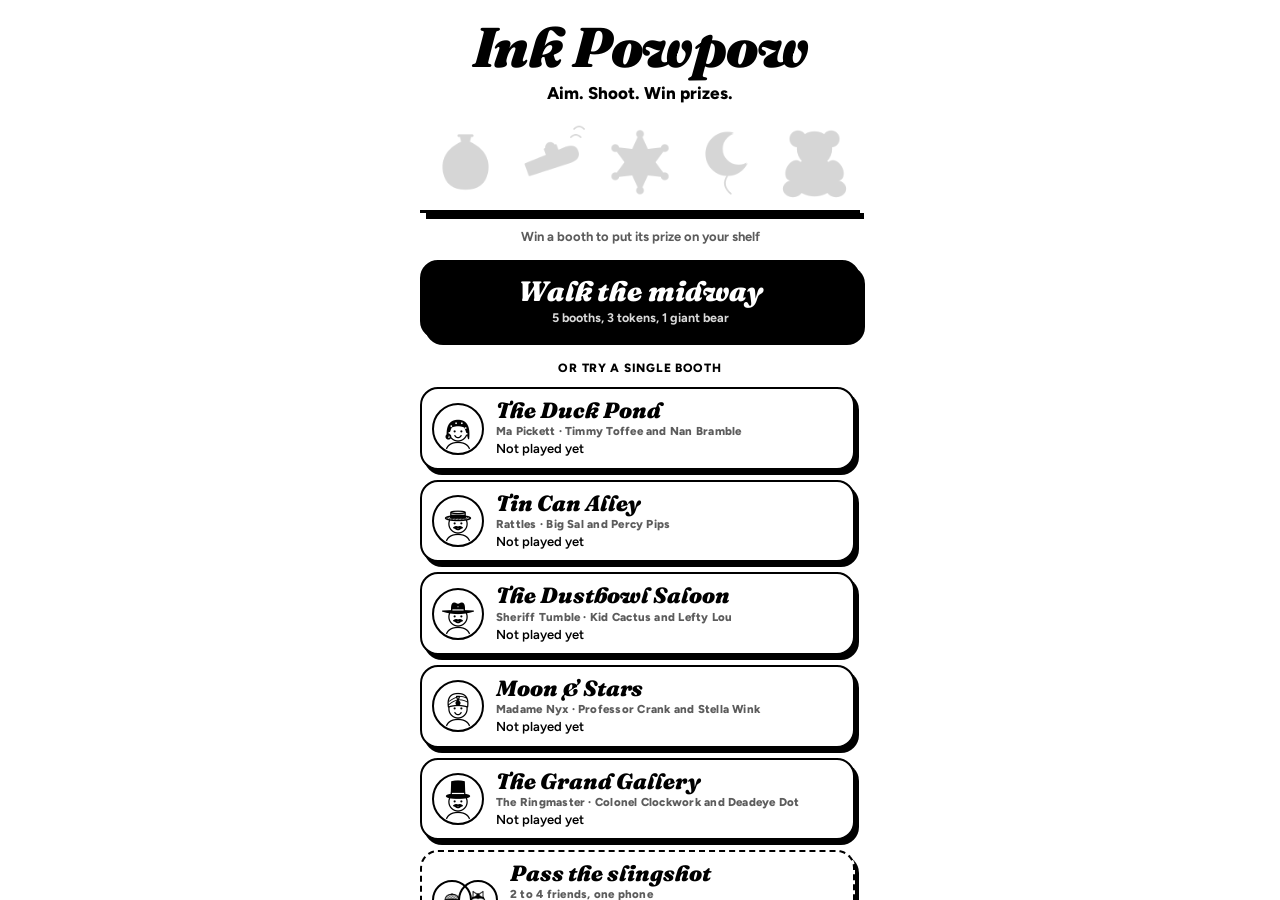
==== commit a2455411: "Swap the rifle for a toy slingshot: drag to aim, let go to fire (0.6.0) A wooden Y in 3D with taped " ====
--- a/play/index.html
+++ b/play/index.html
@@ -51,7 +51,6 @@
   <div class="belt">
     <div class="shells" id="shells"></div>
     <button class="tube" id="tube" type="button" aria-label="Reload"><span class="corks" id="corks"></span><span class="tf"><i id="tubeFill"></i></span><small id="tubeLbl">Reload</small></button>
-    <button class="fire" id="fire" type="button" aria-label="Fire"><b>Pow!</b></button>
   </div>
 </section>
 
--- a/play/styles.css
+++ b/play/styles.css
@@ -165,14 +165,7 @@
 .loadnote{ flex:none; margin:0; font-size:12px; font-weight:600; line-height:1.3; text-align:center; min-height:0; max-height:0; overflow:hidden; transition:max-height .2s; }
 .loadnote.on{ max-height:40px; }
 .loadnote b{ font-weight:800; }
-.belt{ flex:none; display:grid; grid-template-columns:1fr auto auto; gap:8px; align-items:center; }
-/* the fire button: big and round, under your right thumb */
-.fire{ width:78px; height:78px; border-radius:50%; border:3px solid var(--ink); background:var(--ink); color:var(--paper); box-shadow:4px 5px 0 var(--ink), inset 0 0 0 4px var(--ink), inset 0 0 0 6px var(--paper);
-  display:grid; place-items:center; touch-action:none; transition:transform .12s var(--spring); }
-.fire b{ font-family:var(--display); font-style:italic; font-weight:900; font-size:22px; line-height:1; }
-.fire.down{ transform:translate(2px,3px) scale(1.08,.9); box-shadow:1px 2px 0 var(--ink), inset 0 0 0 4px var(--ink), inset 0 0 0 6px var(--paper); }
-.fire.empty{ background:var(--paper); color:var(--ink); }
-.fire:focus-visible{ outline:3px solid var(--ink); outline-offset:4px; }
+.belt{ flex:none; display:grid; grid-template-columns:1fr auto; gap:8px; align-items:center; }
 .tube{ position:relative; display:grid; gap:3px; justify-items:center; border:2.5px solid var(--ink); border-radius:14px; padding:6px 8px 5px; background:var(--paper); box-shadow:3px 4px 0 var(--ink); min-width:96px; }
 .corks{ display:flex; gap:2px; }
 .corks i{ width:9px; height:15px; border:1.8px solid var(--ink); border-radius:2px 2px 4px 4px; clip-path:polygon(0 0,100% 0,85% 100%,15% 100%); background:var(--paper); }
@@ -196,7 +189,7 @@
 #pause svg{ width:26px; height:26px; }
 #pause:active{ transform:scale(1.12,.86); }
 #pause:focus-visible{ outline:3px solid var(--ink); outline-offset:4px; }
-@media (max-width:380px){ .shell{ width:36px; } .shells{ gap:4px; } .tube{ min-width:76px; padding:6px 6px 5px; } .corks i{ width:8px; } .fire{ width:70px; height:70px; } }
+@media (max-width:380px){ .shell{ width:36px; } .shells{ gap:4px; } .tube{ min-width:76px; padding:6px 6px 5px; } .corks i{ width:8px; } }
 
 .banner{ position:fixed; left:50%; top:40%; transform:translate(-50%,-50%); z-index:40; display:none; max-width:min(340px,86vw); text-align:center; background:var(--ink); color:var(--paper); border-radius:18px;
   padding:10px 24px 12px; box-shadow:0 0 0 3px var(--paper), 7px 8px 0 3px var(--ink); pointer-events:none; }
